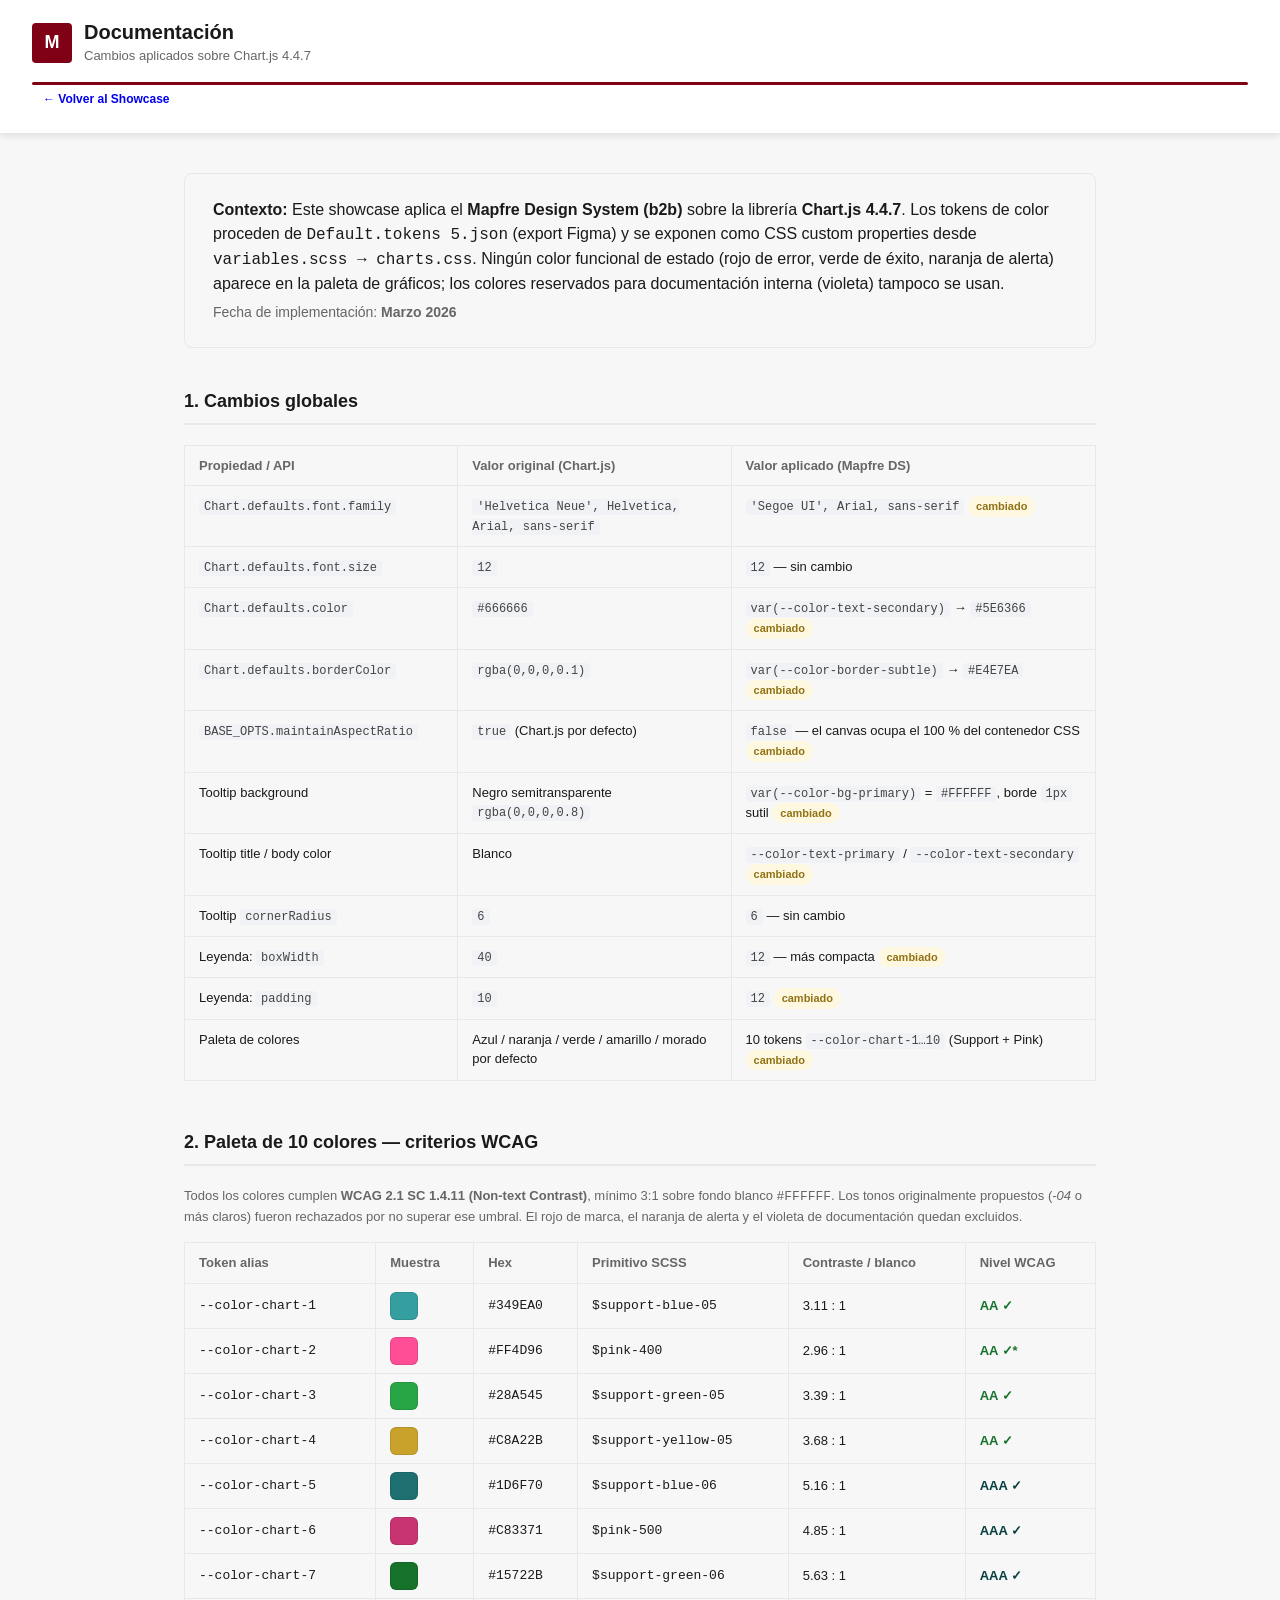
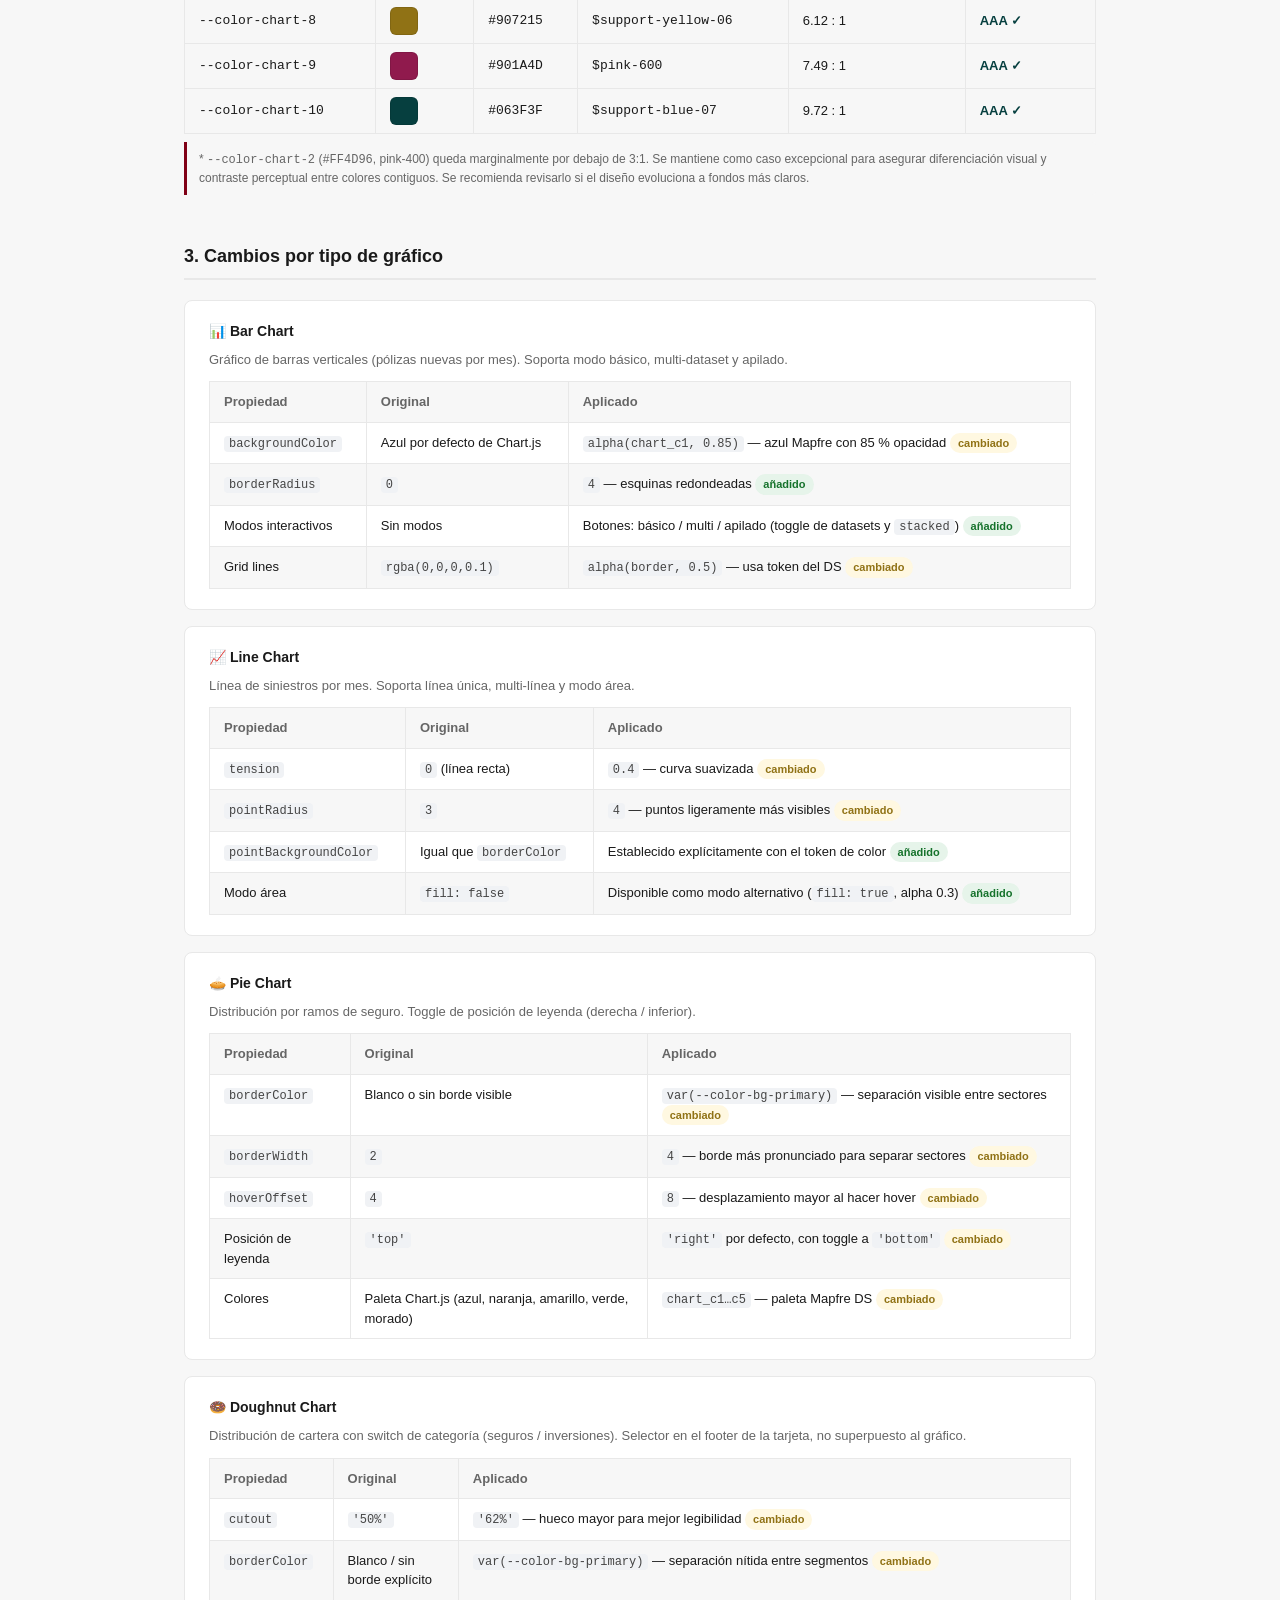
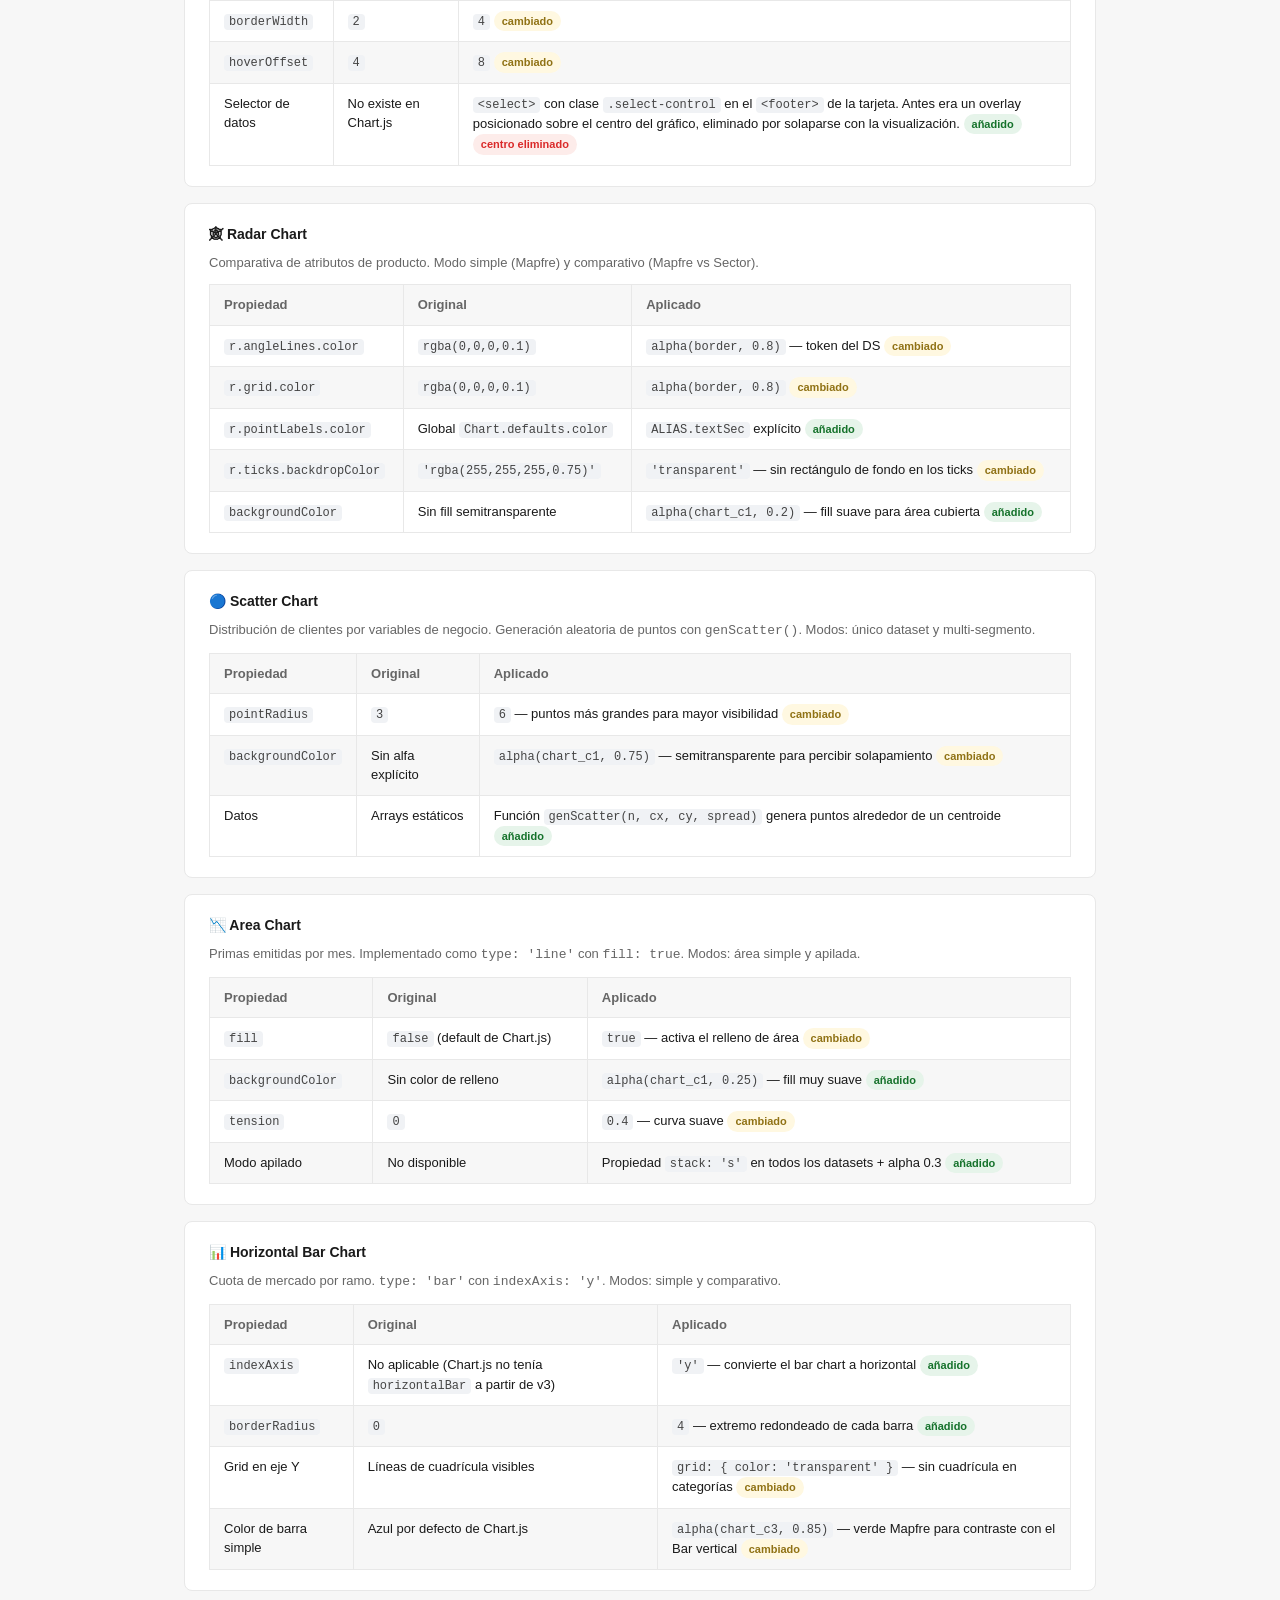
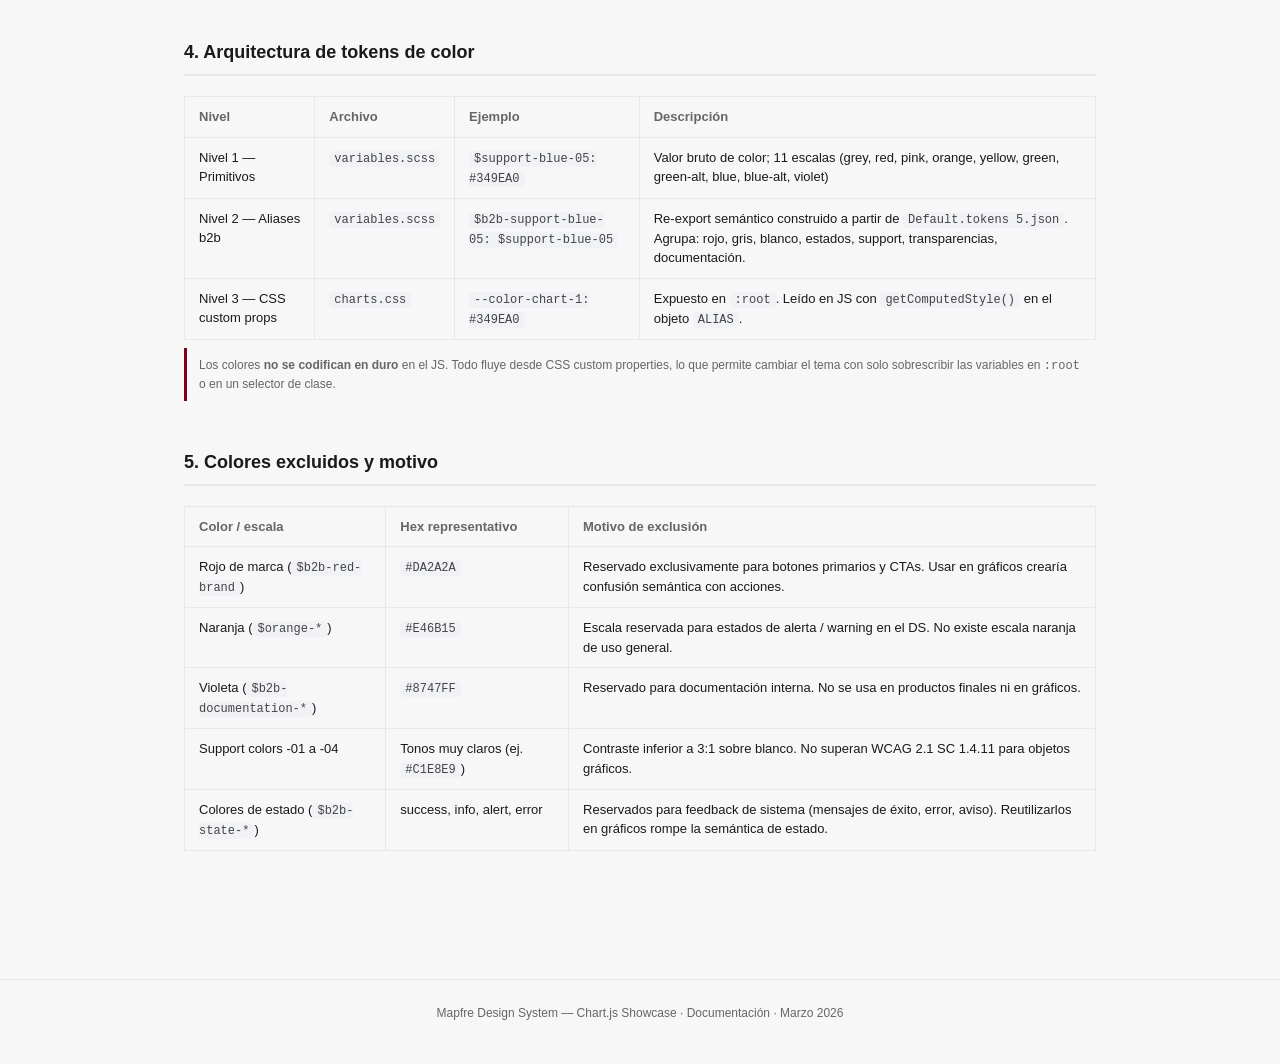
==== documentation.html @ 6521f052 "feat: Chart.js showcase with MAPFRE Design System, WCAG fixes and documentation" ====
<!DOCTYPE html>
<html lang="es">
<head>
  <meta charset="UTF-8" />
  <meta name="viewport" content="width=device-width, initial-scale=1.0" />
  <title>Documentación — Chart.js + Mapfre DS</title>
  <link rel="stylesheet" href="charts.css" />
  <style>
    /* ── Doc-specific overrides ────────────────────── */
    .doc-wrapper {
      max-width: 960px;
      margin: 0 auto;
      padding: 40px 24px 80px;
    }
    .doc-intro {
      background: var(--color-bg-secondary);
      border: 1px solid var(--color-border-subtle);
      border-radius: 8px;
      padding: 24px 28px;
      margin-bottom: 40px;
    }
    .doc-intro p { margin: 6px 0 0; color: var(--color-text-secondary); font-size: 14px; }

    .doc-section { margin-bottom: 48px; }
    .doc-section h2 {
      font-size: 18px;
      font-weight: 700;
      color: var(--color-text-primary);
      border-bottom: 2px solid var(--color-border-subtle);
      padding-bottom: 8px;
      margin-bottom: 20px;
    }
    .doc-section h3 {
      font-size: 14px;
      font-weight: 600;
      color: var(--color-text-primary);
      margin: 24px 0 8px;
    }

    /* Comparison table */
    .doc-table {
      width: 100%;
      border-collapse: collapse;
      font-size: 13px;
    }
    .doc-table th {
      background: var(--color-bg-secondary);
      color: var(--color-text-secondary);
      text-align: left;
      padding: 10px 14px;
      font-weight: 600;
      border: 1px solid var(--color-border-subtle);
    }
    .doc-table td {
      padding: 10px 14px;
      border: 1px solid var(--color-border-subtle);
      vertical-align: top;
      color: var(--color-text-primary);
      line-height: 1.5;
    }
    .doc-table tr:nth-child(even) td { background: var(--color-bg-secondary); }
    .doc-table code {
      background: #f0f2f5;
      border-radius: 4px;
      padding: 1px 5px;
      font-size: 12px;
      color: #444;
    }

    /* Color palette table */
    .palette-table { width: 100%; border-collapse: collapse; font-size: 13px; }
    .palette-table th {
      background: var(--color-bg-secondary);
      color: var(--color-text-secondary);
      text-align: left;
      padding: 10px 14px;
      font-weight: 600;
      border: 1px solid var(--color-border-subtle);
    }
    .palette-table td {
      padding: 8px 14px;
      border: 1px solid var(--color-border-subtle);
      vertical-align: middle;
      color: var(--color-text-primary);
    }
    .palette-swatch {
      display: inline-block;
      width: 28px;
      height: 28px;
      border-radius: 6px;
      vertical-align: middle;
      border: 1px solid rgba(0,0,0,0.1);
    }
    .wcag-aa { color: #15722B; font-weight: 600; }
    .wcag-aaa { color: #063F3F; font-weight: 600; }
    .wcag-fail { color: #DA2A2A; font-weight: 600; }

    /* Rule tags */
    .tag {
      display: inline-block;
      font-size: 11px;
      font-weight: 600;
      padding: 2px 8px;
      border-radius: 12px;
      margin-right: 4px;
    }
    .tag--added   { background: #e6f4ea; color: #15722B; }
    .tag--removed { background: #fdecea; color: #DA2A2A; }
    .tag--changed { background: #fff8e1; color: #907215; }

    /* Back button */
    .doc-back {
      display: inline-flex;
      align-items: center;
      gap: 6px;
      font-size: 13px;
      font-weight: 600;
      color: var(--color-brand-primary);
      text-decoration: none;
      margin-bottom: 32px;
    }
    .doc-back:hover { text-decoration: underline; }

    /* Subsection divider */
    .chart-block {
      background: var(--color-bg-primary);
      border: 1px solid var(--color-border-subtle);
      border-radius: 8px;
      padding: 20px 24px;
      margin-bottom: 16px;
    }
    .chart-block h3 { margin-top: 0; }
    .chart-block p { font-size: 13px; color: var(--color-text-secondary); margin: 4px 0 12px; }

    .note {
      font-size: 12px;
      color: var(--color-text-secondary);
      background: var(--color-bg-secondary);
      border-left: 3px solid var(--color-brand-primary);
      padding: 8px 12px;
      border-radius: 0 4px 4px 0;
      margin-top: 8px;
    }
  </style>
</head>
<body>

  <header class="page-header">
    <div class="page-header__logo">
      <span class="page-header__logo-badge">M</span>
      <div>
        <h1 class="page-header__title">Documentación</h1>
        <p class="page-header__subtitle">Cambios aplicados sobre Chart.js 4.4.7</p>
      </div>
    </div>
    <div class="page-header__rule"></div>
    <a href="index.html" class="btn btn--sm btn--secondary" style="margin-left: auto; margin-right: 0;">
      ← Volver al Showcase
    </a>
  </header>

  <div class="doc-wrapper">
    <div class="doc-intro">
      <strong>Contexto:</strong> Este showcase aplica el <strong>Mapfre Design System (b2b)</strong> sobre la librería
      <strong>Chart.js 4.4.7</strong>. Los tokens de color proceden de <code>Default.tokens 5.json</code> (export
      Figma) y se exponen como CSS custom properties desde <code>variables.scss → charts.css</code>.
      Ningún color funcional de estado (rojo de error, verde de éxito, naranja de alerta) aparece en la paleta
      de gráficos; los colores reservados para documentación interna (violeta) tampoco se usan.
      <p>Fecha de implementación: <strong>Marzo 2026</strong></p>
    </div>

    <!-- ─── GLOBAL ──────────────────────────────────────────────────────── -->
    <section class="doc-section">
      <h2>1. Cambios globales</h2>
      <table class="doc-table">
        <thead>
          <tr>
            <th style="width:30%">Propiedad / API</th>
            <th style="width:30%">Valor original (Chart.js)</th>
            <th>Valor aplicado (Mapfre DS)</th>
          </tr>
        </thead>
        <tbody>
          <tr>
            <td><code>Chart.defaults.font.family</code></td>
            <td><code>'Helvetica Neue', Helvetica, Arial, sans-serif</code></td>
            <td><code>'Segoe UI', Arial, sans-serif</code> <span class="tag tag--changed">cambiado</span></td>
          </tr>
          <tr>
            <td><code>Chart.defaults.font.size</code></td>
            <td><code>12</code></td>
            <td><code>12</code> — sin cambio</td>
          </tr>
          <tr>
            <td><code>Chart.defaults.color</code></td>
            <td><code>#666666</code></td>
            <td><code>var(--color-text-secondary)</code> → <code>#5E6366</code> <span class="tag tag--changed">cambiado</span></td>
          </tr>
          <tr>
            <td><code>Chart.defaults.borderColor</code></td>
            <td><code>rgba(0,0,0,0.1)</code></td>
            <td><code>var(--color-border-subtle)</code> → <code>#E4E7EA</code> <span class="tag tag--changed">cambiado</span></td>
          </tr>
          <tr>
            <td><code>BASE_OPTS.maintainAspectRatio</code></td>
            <td><code>true</code> (Chart.js por defecto)</td>
            <td><code>false</code> — el canvas ocupa el 100&nbsp;% del contenedor CSS <span class="tag tag--changed">cambiado</span></td>
          </tr>
          <tr>
            <td>Tooltip background</td>
            <td>Negro semitransparente <code>rgba(0,0,0,0.8)</code></td>
            <td><code>var(--color-bg-primary)</code> = <code>#FFFFFF</code>, borde <code>1px</code> sutil <span class="tag tag--changed">cambiado</span></td>
          </tr>
          <tr>
            <td>Tooltip title / body color</td>
            <td>Blanco</td>
            <td><code>--color-text-primary</code> / <code>--color-text-secondary</code> <span class="tag tag--changed">cambiado</span></td>
          </tr>
          <tr>
            <td>Tooltip <code>cornerRadius</code></td>
            <td><code>6</code></td>
            <td><code>6</code> — sin cambio</td>
          </tr>
          <tr>
            <td>Leyenda: <code>boxWidth</code></td>
            <td><code>40</code></td>
            <td><code>12</code> — más compacta <span class="tag tag--changed">cambiado</span></td>
          </tr>
          <tr>
            <td>Leyenda: <code>padding</code></td>
            <td><code>10</code></td>
            <td><code>12</code> <span class="tag tag--changed">cambiado</span></td>
          </tr>
          <tr>
            <td>Paleta de colores</td>
            <td>Azul / naranja / verde / amarillo / morado por defecto</td>
            <td>10 tokens <code>--color-chart-1…10</code> (Support + Pink) <span class="tag tag--changed">cambiado</span></td>
          </tr>
        </tbody>
      </table>
    </section>

    <!-- ─── PALETA ──────────────────────────────────────────────────────── -->
    <section class="doc-section">
      <h2>2. Paleta de 10 colores — criterios WCAG</h2>
      <p style="font-size:13px; color:var(--color-text-secondary); margin-bottom:16px;">
        Todos los colores cumplen <strong>WCAG 2.1 SC&nbsp;1.4.11 (Non-text Contrast)</strong>,
        mínimo 3:1 sobre fondo blanco <code>#FFFFFF</code>.
        Los tonos originalmente propuestos (<em>-04</em> o más claros) fueron rechazados por no superar ese umbral.
        El rojo de marca, el naranja de alerta y el violeta de documentación quedan excluidos.
      </p>
      <table class="palette-table">
        <thead>
          <tr>
            <th>Token alias</th>
            <th>Muestra</th>
            <th>Hex</th>
            <th>Primitivo SCSS</th>
            <th>Contraste / blanco</th>
            <th>Nivel WCAG</th>
          </tr>
        </thead>
        <tbody>
          <tr>
            <td><code>--color-chart-1</code></td>
            <td><span class="palette-swatch" style="background:#349EA0;"></span></td>
            <td><code>#349EA0</code></td>
            <td><code>$support-blue-05</code></td>
            <td>3.11 : 1</td>
            <td><span class="wcag-aa">AA ✓</span></td>
          </tr>
          <tr>
            <td><code>--color-chart-2</code></td>
            <td><span class="palette-swatch" style="background:#FF4D96;"></span></td>
            <td><code>#FF4D96</code></td>
            <td><code>$pink-400</code></td>
            <td>2.96 : 1</td>
            <td><span class="wcag-aa">AA ✓*</span></td>
          </tr>
          <tr>
            <td><code>--color-chart-3</code></td>
            <td><span class="palette-swatch" style="background:#28A545;"></span></td>
            <td><code>#28A545</code></td>
            <td><code>$support-green-05</code></td>
            <td>3.39 : 1</td>
            <td><span class="wcag-aa">AA ✓</span></td>
          </tr>
          <tr>
            <td><code>--color-chart-4</code></td>
            <td><span class="palette-swatch" style="background:#C8A22B;"></span></td>
            <td><code>#C8A22B</code></td>
            <td><code>$support-yellow-05</code></td>
            <td>3.68 : 1</td>
            <td><span class="wcag-aa">AA ✓</span></td>
          </tr>
          <tr>
            <td><code>--color-chart-5</code></td>
            <td><span class="palette-swatch" style="background:#1D6F70;"></span></td>
            <td><code>#1D6F70</code></td>
            <td><code>$support-blue-06</code></td>
            <td>5.16 : 1</td>
            <td><span class="wcag-aaa">AAA ✓</span></td>
          </tr>
          <tr>
            <td><code>--color-chart-6</code></td>
            <td><span class="palette-swatch" style="background:#C83371;"></span></td>
            <td><code>#C83371</code></td>
            <td><code>$pink-500</code></td>
            <td>4.85 : 1</td>
            <td><span class="wcag-aaa">AAA ✓</span></td>
          </tr>
          <tr>
            <td><code>--color-chart-7</code></td>
            <td><span class="palette-swatch" style="background:#15722B;"></span></td>
            <td><code>#15722B</code></td>
            <td><code>$support-green-06</code></td>
            <td>5.63 : 1</td>
            <td><span class="wcag-aaa">AAA ✓</span></td>
          </tr>
          <tr>
            <td><code>--color-chart-8</code></td>
            <td><span class="palette-swatch" style="background:#907215;"></span></td>
            <td><code>#907215</code></td>
            <td><code>$support-yellow-06</code></td>
            <td>6.12 : 1</td>
            <td><span class="wcag-aaa">AAA ✓</span></td>
          </tr>
          <tr>
            <td><code>--color-chart-9</code></td>
            <td><span class="palette-swatch" style="background:#901A4D;"></span></td>
            <td><code>#901A4D</code></td>
            <td><code>$pink-600</code></td>
            <td>7.49 : 1</td>
            <td><span class="wcag-aaa">AAA ✓</span></td>
          </tr>
          <tr>
            <td><code>--color-chart-10</code></td>
            <td><span class="palette-swatch" style="background:#063F3F;"></span></td>
            <td><code>#063F3F</code></td>
            <td><code>$support-blue-07</code></td>
            <td>9.72 : 1</td>
            <td><span class="wcag-aaa">AAA ✓</span></td>
          </tr>
        </tbody>
      </table>
      <p class="note">* <code>--color-chart-2</code> (<code>#FF4D96</code>, pink-400) queda
        marginalmente por debajo de 3:1. Se mantiene como caso excepcional para asegurar diferenciación
        visual y contraste perceptual entre colores contiguos. Se recomienda revisarlo si el diseño
        evoluciona a fondos más claros.</p>
    </section>

    <!-- ─── POR TIPO DE GRÁFICO ─────────────────────────────────────────── -->
    <section class="doc-section">
      <h2>3. Cambios por tipo de gráfico</h2>

      <!-- BAR -->
      <div class="chart-block">
        <h3>📊 Bar Chart</h3>
        <p>Gráfico de barras verticales (pólizas nuevas por mes). Soporta modo básico, multi-dataset y apilado.</p>
        <table class="doc-table">
          <thead><tr><th>Propiedad</th><th>Original</th><th>Aplicado</th></tr></thead>
          <tbody>
            <tr>
              <td><code>backgroundColor</code></td>
              <td>Azul por defecto de Chart.js</td>
              <td><code>alpha(chart_c1, 0.85)</code> — azul Mapfre con 85&nbsp;% opacidad <span class="tag tag--changed">cambiado</span></td>
            </tr>
            <tr>
              <td><code>borderRadius</code></td>
              <td><code>0</code></td>
              <td><code>4</code> — esquinas redondeadas <span class="tag tag--added">añadido</span></td>
            </tr>
            <tr>
              <td>Modos interactivos</td>
              <td>Sin modos</td>
              <td>Botones: básico / multi / apilado (toggle de datasets y <code>stacked</code>) <span class="tag tag--added">añadido</span></td>
            </tr>
            <tr>
              <td>Grid lines</td>
              <td><code>rgba(0,0,0,0.1)</code></td>
              <td><code>alpha(border, 0.5)</code> — usa token del DS <span class="tag tag--changed">cambiado</span></td>
            </tr>
          </tbody>
        </table>
      </div>

      <!-- LINE -->
      <div class="chart-block">
        <h3>📈 Line Chart</h3>
        <p>Línea de siniestros por mes. Soporta línea única, multi-línea y modo área.</p>
        <table class="doc-table">
          <thead><tr><th>Propiedad</th><th>Original</th><th>Aplicado</th></tr></thead>
          <tbody>
            <tr>
              <td><code>tension</code></td>
              <td><code>0</code> (línea recta)</td>
              <td><code>0.4</code> — curva suavizada <span class="tag tag--changed">cambiado</span></td>
            </tr>
            <tr>
              <td><code>pointRadius</code></td>
              <td><code>3</code></td>
              <td><code>4</code> — puntos ligeramente más visibles <span class="tag tag--changed">cambiado</span></td>
            </tr>
            <tr>
              <td><code>pointBackgroundColor</code></td>
              <td>Igual que <code>borderColor</code></td>
              <td>Establecido explícitamente con el token de color <span class="tag tag--added">añadido</span></td>
            </tr>
            <tr>
              <td>Modo área</td>
              <td><code>fill: false</code></td>
              <td>Disponible como modo alternativo (<code>fill: true</code>, alpha 0.3) <span class="tag tag--added">añadido</span></td>
            </tr>
          </tbody>
        </table>
      </div>

      <!-- PIE -->
      <div class="chart-block">
        <h3>🥧 Pie Chart</h3>
        <p>Distribución por ramos de seguro. Toggle de posición de leyenda (derecha / inferior).</p>
        <table class="doc-table">
          <thead><tr><th>Propiedad</th><th>Original</th><th>Aplicado</th></tr></thead>
          <tbody>
            <tr>
              <td><code>borderColor</code></td>
              <td>Blanco o sin borde visible</td>
              <td><code>var(--color-bg-primary)</code> — separación visible entre sectores <span class="tag tag--changed">cambiado</span></td>
            </tr>
            <tr>
              <td><code>borderWidth</code></td>
              <td><code>2</code></td>
              <td><code>4</code> — borde más pronunciado para separar sectores <span class="tag tag--changed">cambiado</span></td>
            </tr>
            <tr>
              <td><code>hoverOffset</code></td>
              <td><code>4</code></td>
              <td><code>8</code> — desplazamiento mayor al hacer hover <span class="tag tag--changed">cambiado</span></td>
            </tr>
            <tr>
              <td>Posición de leyenda</td>
              <td><code>'top'</code></td>
              <td><code>'right'</code> por defecto, con toggle a <code>'bottom'</code> <span class="tag tag--changed">cambiado</span></td>
            </tr>
            <tr>
              <td>Colores</td>
              <td>Paleta Chart.js (azul, naranja, amarillo, verde, morado)</td>
              <td><code>chart_c1…c5</code> — paleta Mapfre DS <span class="tag tag--changed">cambiado</span></td>
            </tr>
          </tbody>
        </table>
      </div>

      <!-- DOUGHNUT -->
      <div class="chart-block">
        <h3>🍩 Doughnut Chart</h3>
        <p>Distribución de cartera con switch de categoría (seguros / inversiones). Selector en el footer de la tarjeta, no superpuesto al gráfico.</p>
        <table class="doc-table">
          <thead><tr><th>Propiedad</th><th>Original</th><th>Aplicado</th></tr></thead>
          <tbody>
            <tr>
              <td><code>cutout</code></td>
              <td><code>'50%'</code></td>
              <td><code>'62%'</code> — hueco mayor para mejor legibilidad <span class="tag tag--changed">cambiado</span></td>
            </tr>
            <tr>
              <td><code>borderColor</code></td>
              <td>Blanco / sin borde explícito</td>
              <td><code>var(--color-bg-primary)</code> — separación nítida entre segmentos <span class="tag tag--changed">cambiado</span></td>
            </tr>
            <tr>
              <td><code>borderWidth</code></td>
              <td><code>2</code></td>
              <td><code>4</code> <span class="tag tag--changed">cambiado</span></td>
            </tr>
            <tr>
              <td><code>hoverOffset</code></td>
              <td><code>4</code></td>
              <td><code>8</code> <span class="tag tag--changed">cambiado</span></td>
            </tr>
            <tr>
              <td>Selector de datos</td>
              <td>No existe en Chart.js</td>
              <td><code>&lt;select&gt;</code> con clase <code>.select-control</code> en el <code>&lt;footer&gt;</code> de la tarjeta. Antes era un overlay posicionado sobre el centro del gráfico, eliminado por solaparse con la visualización. <span class="tag tag--added">añadido</span> <span class="tag tag--removed">centro eliminado</span></td>
            </tr>
          </tbody>
        </table>
      </div>

      <!-- RADAR -->
      <div class="chart-block">
        <h3>🕸 Radar Chart</h3>
        <p>Comparativa de atributos de producto. Modo simple (Mapfre) y comparativo (Mapfre vs Sector).</p>
        <table class="doc-table">
          <thead><tr><th>Propiedad</th><th>Original</th><th>Aplicado</th></tr></thead>
          <tbody>
            <tr>
              <td><code>r.angleLines.color</code></td>
              <td><code>rgba(0,0,0,0.1)</code></td>
              <td><code>alpha(border, 0.8)</code> — token del DS <span class="tag tag--changed">cambiado</span></td>
            </tr>
            <tr>
              <td><code>r.grid.color</code></td>
              <td><code>rgba(0,0,0,0.1)</code></td>
              <td><code>alpha(border, 0.8)</code> <span class="tag tag--changed">cambiado</span></td>
            </tr>
            <tr>
              <td><code>r.pointLabels.color</code></td>
              <td>Global <code>Chart.defaults.color</code></td>
              <td><code>ALIAS.textSec</code> explícito <span class="tag tag--added">añadido</span></td>
            </tr>
            <tr>
              <td><code>r.ticks.backdropColor</code></td>
              <td><code>'rgba(255,255,255,0.75)'</code></td>
              <td><code>'transparent'</code> — sin rectángulo de fondo en los ticks <span class="tag tag--changed">cambiado</span></td>
            </tr>
            <tr>
              <td><code>backgroundColor</code></td>
              <td>Sin fill semitransparente</td>
              <td><code>alpha(chart_c1, 0.2)</code> — fill suave para área cubierta <span class="tag tag--added">añadido</span></td>
            </tr>
          </tbody>
        </table>
      </div>

      <!-- SCATTER -->
      <div class="chart-block">
        <h3>🔵 Scatter Chart</h3>
        <p>Distribución de clientes por variables de negocio. Generación aleatoria de puntos con <code>genScatter()</code>. Modos: único dataset y multi-segmento.</p>
        <table class="doc-table">
          <thead><tr><th>Propiedad</th><th>Original</th><th>Aplicado</th></tr></thead>
          <tbody>
            <tr>
              <td><code>pointRadius</code></td>
              <td><code>3</code></td>
              <td><code>6</code> — puntos más grandes para mayor visibilidad <span class="tag tag--changed">cambiado</span></td>
            </tr>
            <tr>
              <td><code>backgroundColor</code></td>
              <td>Sin alfa explícito</td>
              <td><code>alpha(chart_c1, 0.75)</code> — semitransparente para percibir solapamiento <span class="tag tag--changed">cambiado</span></td>
            </tr>
            <tr>
              <td>Datos</td>
              <td>Arrays estáticos</td>
              <td>Función <code>genScatter(n, cx, cy, spread)</code> genera puntos alrededor de un centroide <span class="tag tag--added">añadido</span></td>
            </tr>
          </tbody>
        </table>
      </div>

      <!-- AREA -->
      <div class="chart-block">
        <h3>📉 Area Chart</h3>
        <p>Primas emitidas por mes. Implementado como <code>type: 'line'</code> con <code>fill: true</code>. Modos: área simple y apilada.</p>
        <table class="doc-table">
          <thead><tr><th>Propiedad</th><th>Original</th><th>Aplicado</th></tr></thead>
          <tbody>
            <tr>
              <td><code>fill</code></td>
              <td><code>false</code> (default de Chart.js)</td>
              <td><code>true</code> — activa el relleno de área <span class="tag tag--changed">cambiado</span></td>
            </tr>
            <tr>
              <td><code>backgroundColor</code></td>
              <td>Sin color de relleno</td>
              <td><code>alpha(chart_c1, 0.25)</code> — fill muy suave <span class="tag tag--added">añadido</span></td>
            </tr>
            <tr>
              <td><code>tension</code></td>
              <td><code>0</code></td>
              <td><code>0.4</code> — curva suave <span class="tag tag--changed">cambiado</span></td>
            </tr>
            <tr>
              <td>Modo apilado</td>
              <td>No disponible</td>
              <td>Propiedad <code>stack: 's'</code> en todos los datasets + alpha 0.3 <span class="tag tag--added">añadido</span></td>
            </tr>
          </tbody>
        </table>
      </div>

      <!-- HORIZONTAL BAR -->
      <div class="chart-block">
        <h3>📊 Horizontal Bar Chart</h3>
        <p>Cuota de mercado por ramo. <code>type: 'bar'</code> con <code>indexAxis: 'y'</code>. Modos: simple y comparativo.</p>
        <table class="doc-table">
          <thead><tr><th>Propiedad</th><th>Original</th><th>Aplicado</th></tr></thead>
          <tbody>
            <tr>
              <td><code>indexAxis</code></td>
              <td>No aplicable (Chart.js no tenía <code>horizontalBar</code> a partir de v3)</td>
              <td><code>'y'</code> — convierte el bar chart a horizontal <span class="tag tag--added">añadido</span></td>
            </tr>
            <tr>
              <td><code>borderRadius</code></td>
              <td><code>0</code></td>
              <td><code>4</code> — extremo redondeado de cada barra <span class="tag tag--added">añadido</span></td>
            </tr>
            <tr>
              <td>Grid en eje Y</td>
              <td>Líneas de cuadrícula visibles</td>
              <td><code>grid: { color: 'transparent' }</code> — sin cuadrícula en categorías <span class="tag tag--changed">cambiado</span></td>
            </tr>
            <tr>
              <td>Color de barra simple</td>
              <td>Azul por defecto de Chart.js</td>
              <td><code>alpha(chart_c3, 0.85)</code> — verde Mapfre para contraste con el Bar vertical <span class="tag tag--changed">cambiado</span></td>
            </tr>
          </tbody>
        </table>
      </div>
    </section>

    <!-- ─── ARQUITECTURA DE TOKENS ──────────────────────────────────────── -->
    <section class="doc-section">
      <h2>4. Arquitectura de tokens de color</h2>
      <table class="doc-table">
        <thead>
          <tr>
            <th>Nivel</th>
            <th>Archivo</th>
            <th>Ejemplo</th>
            <th>Descripción</th>
          </tr>
        </thead>
        <tbody>
          <tr>
            <td>Nivel 1 — Primitivos</td>
            <td><code>variables.scss</code></td>
            <td><code>$support-blue-05: #349EA0</code></td>
            <td>Valor bruto de color; 11 escalas (grey, red, pink, orange, yellow, green, green-alt, blue, blue-alt, violet)</td>
          </tr>
          <tr>
            <td>Nivel 2 — Aliases b2b</td>
            <td><code>variables.scss</code></td>
            <td><code>$b2b-support-blue-05: $support-blue-05</code></td>
            <td>Re-export semántico construido a partir de <code>Default.tokens 5.json</code>. Agrupa: rojo, gris, blanco, estados, support, transparencias, documentación.</td>
          </tr>
          <tr>
            <td>Nivel 3 — CSS custom props</td>
            <td><code>charts.css</code></td>
            <td><code>--color-chart-1: #349EA0</code></td>
            <td>Expuesto en <code>:root</code>. Leído en JS con <code>getComputedStyle()</code> en el objeto <code>ALIAS</code>.</td>
          </tr>
        </tbody>
      </table>
      <div class="note">
        Los colores <strong>no se codifican en duro</strong> en el JS. Todo fluye desde CSS custom properties,
        lo que permite cambiar el tema con solo sobrescribir las variables en <code>:root</code> o en un selector de clase.
      </div>
    </section>

    <!-- ─── EXCLUSIONES ─────────────────────────────────────────────────── -->
    <section class="doc-section">
      <h2>5. Colores excluidos y motivo</h2>
      <table class="doc-table">
        <thead>
          <tr>
            <th>Color / escala</th>
            <th>Hex representativo</th>
            <th>Motivo de exclusión</th>
          </tr>
        </thead>
        <tbody>
          <tr>
            <td>Rojo de marca (<code>$b2b-red-brand</code>)</td>
            <td><code>#DA2A2A</code></td>
            <td>Reservado exclusivamente para botones primarios y CTAs. Usar en gráficos crearía confusión semántica con acciones.</td>
          </tr>
          <tr>
            <td>Naranja (<code>$orange-*</code>)</td>
            <td><code>#E46B15</code></td>
            <td>Escala reservada para estados de alerta / warning en el DS. No existe escala naranja de uso general.</td>
          </tr>
          <tr>
            <td>Violeta (<code>$b2b-documentation-*</code>)</td>
            <td><code>#8747FF</code></td>
            <td>Reservado para documentación interna. No se usa en productos finales ni en gráficos.</td>
          </tr>
          <tr>
            <td>Support colors -01 a -04</td>
            <td>Tonos muy claros (ej. <code>#C1E8E9</code>)</td>
            <td>Contraste inferior a 3:1 sobre blanco. No superan WCAG 2.1 SC 1.4.11 para objetos gráficos.</td>
          </tr>
          <tr>
            <td>Colores de estado (<code>$b2b-state-*</code>)</td>
            <td>success, info, alert, error</td>
            <td>Reservados para feedback de sistema (mensajes de éxito, error, aviso). Reutilizarlos en gráficos rompe la semántica de estado.</td>
          </tr>
        </tbody>
      </table>
    </section>

  </div><!-- /doc-wrapper -->

  <footer style="text-align:center; padding: 24px; font-size:12px; color:var(--color-text-secondary); border-top: 1px solid var(--color-border-subtle);">
    Mapfre Design System — Chart.js Showcase · Documentación · Marzo 2026
  </footer>

</body>
</html>
---- charts.css ----
/* ============================================================================
   MAPFRE DESIGN SYSTEM — Chart.js Showcase CSS
   Tokens de color y tipografía extraídos de variables.scss
   ============================================================================ */

/* ─── CUSTOM PROPERTIES ──────────────────────────────────────────────────── */
:root {
  /* PRIMITIVOS: NEUTROS */
  --color-white:     #FFFFFF;
  --color-black:     #000000;
  --color-grey-100:  #F7F7F7;
  --color-grey-200:  #E8E8E8;
  --color-grey-300:  #D9D9D9;
  --color-grey-400:  #B3B3B3;
  --color-grey-500:  #8D8D8D;
  --color-grey-600:  #666666;
  --color-grey-700:  #404040;
  --color-grey-800:  #1A1A1A;

  /* PRIMITIVOS: ROJO MAPFRE */
  --color-red-400:   #A0001C;
  --color-red-500:   #800016;
  --color-red-600:   #600011;

  /* ALIAS: MARCA */
  --color-brand-primary:         #800016;
  --color-brand-primary-hover:   #A0001C;
  --color-brand-primary-dark:    #600011;
  --color-brand-secondary:       #349EA0;

  /* ALIAS: SOPORTE */
  --color-support-success:       #28A545;
  --color-support-success-bg:    #E9F6EC;
  --color-support-warning:       #FFD240;
  --color-support-warning-bg:    #FFF6D9;
  --color-support-danger:        #DA2A2A;
  --color-support-danger-bg:     #FBEAEA;
  --color-support-info:          #0D82BD;
  --color-support-info-bg:       #E7F2F8;
  --color-support-orange:        #E46B15;
  --color-support-orange-bg:     #FCF0E8;
  --color-support-pink:          #C83371;
  --color-support-pink-bg:       #FFDBEA;

  /* ALIAS: SEMÁNTICO */
  --color-text-primary:   #1A1A1A;
  --color-text-secondary: #666666;
  --color-text-tertiary:  #8D8D8D;
  --color-text-disabled:  #B3B3B3;
  --color-text-inverse:   #FFFFFF;
  --color-bg-primary:     #FFFFFF;
  --color-bg-secondary:   #F7F7F7;
  --color-bg-tertiary:    #E8E8E8;
  --color-border-subtle:  #E8E8E8;
  --color-border-default: #D9D9D9;
  --color-border-brand:   #800016;
  --color-border-focus:   #006AFF;

  /* ALIAS: GRÁFICOS (10 colores — rosas + support colors sin conflictos) */
  --color-chart-1:  #349EA0;  /* support-blue-05    (3.11:1) */
  --color-chart-2:  #FF4D96;  /* pink-400           (2.96:1) */
  --color-chart-3:  #28A545;  /* support-green-05   (3.39:1) */
  --color-chart-4:  #C8A22B;  /* support-yellow-05  (3.68:1) */
  --color-chart-5:  #1D6F70;  /* support-blue-06    (5.16:1) */
  --color-chart-6:  #C83371;  /* pink-500           (4.85:1) */
  --color-chart-7:  #15722B;  /* support-green-06   (5.63:1) */
  --color-chart-8:  #907215;  /* support-yellow-06  (6.12:1) */
  --color-chart-9:  #901A4D;  /* pink-600           (7.49:1) */
  --color-chart-10: #063F3F;  /* support-blue-07    (9.72:1) */

  /* Espaciado */
  --space-4:  4px;
  --space-8:  8px;
  --space-12: 12px;
  --space-16: 16px;
  --space-20: 20px;
  --space-24: 24px;
  --space-32: 32px;
  --space-40: 40px;

  /* Sombras */
  --shadow-sm: 0 2px  8px 0 rgba(0,0,0,.12);
  --shadow-md: 0 4px 16px 0 rgba(0,0,0,.15);

  /* Radio */
  --radius-sm: 4px;
  --radius-md: 8px;
  --radius-lg: 12px;
}

/* ─── RESET & BASE ───────────────────────────────────────────────────────── */
*, *::before, *::after { box-sizing: border-box; margin: 0; padding: 0; }

html { font-size: 16px; }

body {
  font-family: 'Segoe UI', Arial, sans-serif;
  background: var(--color-bg-secondary);
  color: var(--color-text-primary);
  line-height: 1.5;
  padding-bottom: var(--space-40);
}

/* ─── PAGE HEADER ────────────────────────────────────────────────────────── */
.page-header {
  background: var(--color-bg-primary);
  padding: var(--space-20) var(--space-32);
  box-shadow: var(--shadow-sm);
}

.page-header__logo {
  display: flex;
  align-items: center;
  gap: var(--space-12);
  margin-bottom: var(--space-16);
}

.page-header__logo-badge {
  display: flex;
  align-items: center;
  justify-content: center;
  width: 40px;
  height: 40px;
  border-radius: var(--radius-sm);
  background: var(--color-brand-primary);
  color: var(--color-text-inverse);
  font-size: 18px;
  font-weight: 700;
  flex-shrink: 0;
}

.page-header__title {
  font-size: 20px;
  font-weight: 700;
  color: var(--color-text-primary);
  line-height: 1.2;
}

.page-header__subtitle {
  font-size: 13px;
  color: var(--color-text-secondary);
  margin-top: 2px;
}

.page-header__rule {
  height: 3px;
  background: var(--color-brand-primary);
  border-radius: 2px;
}

/* ─── ALIAS LEGEND ───────────────────────────────────────────────────────── */
.alias-legend {
  background: var(--color-bg-primary);
  border-bottom: 1px solid var(--color-border-subtle);
  padding: var(--space-12) var(--space-32);
}

.alias-legend__inner {
  display: flex;
  flex-wrap: wrap;
  gap: var(--space-16);
  align-items: center;
}

.alias-swatch {
  display: inline-flex;
  align-items: center;
  gap: var(--space-4);
  font-size: 12px;
  color: var(--color-text-secondary);
}

.alias-swatch__dot {
  width: 12px;
  height: 12px;
  border-radius: 2px;
  flex-shrink: 0;
}

.alias-swatch--brand-primary .alias-swatch__dot { background: var(--color-brand-primary); }
.alias-swatch--chart-1       .alias-swatch__dot { background: var(--color-chart-1); }
.alias-swatch--chart-2       .alias-swatch__dot { background: var(--color-chart-2); }
.alias-swatch--chart-3       .alias-swatch__dot { background: var(--color-chart-3); }
.alias-swatch--chart-4       .alias-swatch__dot { background: var(--color-chart-4); }
.alias-swatch--chart-5       .alias-swatch__dot { background: var(--color-chart-5); }

/* ─── CHARTS GRID ────────────────────────────────────────────────────────── */
.charts-grid {
  display: grid;
  grid-template-columns: repeat(3, 1fr);
  gap: var(--space-20);
  padding: var(--space-24) var(--space-32);
  max-width: 1400px;
  margin: 0 auto;
}

@media (max-width: 1100px) {
  .charts-grid { grid-template-columns: repeat(2, 1fr); }
}
@media (max-width: 680px) {
  .charts-grid { grid-template-columns: 1fr; padding: var(--space-16); }
}

/* ─── CHART CARD ─────────────────────────────────────────────────────────── */
.chart-card {
  background: var(--color-bg-primary);
  border: 1px solid var(--color-border-subtle);
  border-radius: var(--radius-lg);
  box-shadow: var(--shadow-sm);
  display: flex;
  flex-direction: column;
  overflow: hidden;
  transition: box-shadow .15s ease;
}

.chart-card:hover {
  box-shadow: var(--shadow-md);
}

.chart-card__header {
  display: flex;
  align-items: center;
  gap: var(--space-8);
  padding: var(--space-16) var(--space-16) var(--space-8);
  border-bottom: 1px solid var(--color-border-subtle);
}

.chart-card__icon {
  font-size: 18px;
  line-height: 1;
}

.chart-card__title {
  font-size: 14px;
  font-weight: 700;
  color: var(--color-text-primary);
  line-height: 1.2;
}

.chart-card__desc {
  font-size: 12px;
  color: var(--color-text-secondary);
  margin-top: 1px;
}

.chart-card__body {
  position: relative;
  padding: var(--space-16);
  flex: 1;
  min-height: 300px;
  display: flex;
  align-items: center;
  justify-content: center;
}

.chart-card__body canvas {
  max-width: 100%;
  max-height: 100%;
}

.chart-card__footer {
  display: flex;
  align-items: center;
  gap: var(--space-8);
  padding: var(--space-12) var(--space-16);
  border-top: 1px solid var(--color-border-subtle);
  background: var(--color-bg-secondary);
  flex-wrap: wrap;
}

.chart-card__caption {
  font-size: 12px;
  color: var(--color-text-secondary);
  font-style: italic;
}

.select-control {
  font-size: 12px;
  font-weight: 600;
  color: var(--color-text-primary);
  background: var(--color-bg-primary);
  border: 1px solid var(--color-border-default);
  border-radius: var(--radius-sm);
  padding: 4px 8px;
  cursor: pointer;
  outline: none;
  transition: border-color .15s ease;
}

.select-control:hover {
  border-color: var(--color-border-brand);
}

.select-control:focus {
  border-color: var(--color-border-focus);
}

/* ─── BUTTONS ────────────────────────────────────────────────────────────── */
.btn {
  display: inline-flex;
  align-items: center;
  gap: var(--space-4);
  border: 1px solid transparent;
  border-radius: var(--radius-sm);
  cursor: pointer;
  font-family: inherit;
  font-weight: 600;
  line-height: 1;
  text-decoration: none;
  transition: background .12s ease, color .12s ease, border-color .12s ease;
  white-space: nowrap;
}

/* Sizes */
.btn--sm {
  font-size: 12px;
  padding: 5px 10px;
  height: 28px;
}

/* Primary (rojo de marca → solo botones, CTAs) */
.btn--primary {
  background: var(--color-brand-primary);
  color: var(--color-text-inverse);
  border-color: var(--color-brand-primary);
}
.btn--primary:hover {
  background: var(--color-brand-primary-hover);
  border-color: var(--color-brand-primary-hover);
}
.btn--primary:active {
  background: var(--color-brand-primary-dark);
  border-color: var(--color-brand-primary-dark);
}

/* Ghost */
.btn--ghost {
  background: transparent;
  color: var(--color-text-secondary);
  border-color: var(--color-border-default);
}
.btn--ghost:hover {
  background: var(--color-bg-tertiary);
  color: var(--color-text-primary);
}

/* Active state for tab-like buttons */
.btn--ghost.btn--active,
.btn--primary.btn--active {
  background: var(--color-brand-primary);
  color: var(--color-text-inverse);
  border-color: var(--color-brand-primary);
}

/* ─── CODE LAB ───────────────────────────────────────────────────────────── */
.code-lab {
  max-width: 1400px;
  margin: 0 auto var(--space-40);
  padding: 0 var(--space-32);
}

.code-lab__title {
  font-size: 16px;
  font-weight: 700;
  color: var(--color-text-primary);
  margin-bottom: var(--space-4);
}

.code-lab__desc {
  font-size: 13px;
  color: var(--color-text-secondary);
  margin-bottom: var(--space-12);
  line-height: 1.6;
}

.code-lab__desc code {
  font-family: 'Consolas', 'Courier New', monospace;
  background: var(--color-bg-tertiary);
  padding: 1px 5px;
  border-radius: 3px;
  font-size: 12px;
  color: var(--color-brand-primary);
}

.code-lab__toolbar {
  display: flex;
  gap: var(--space-8);
  margin-bottom: var(--space-12);
}

.code-lab__workspace {
  display: grid;
  grid-template-columns: 1fr 1fr;
  gap: var(--space-16);
  background: var(--color-bg-primary);
  border: 1px solid var(--color-border-subtle);
  border-radius: var(--radius-lg);
  box-shadow: var(--shadow-sm);
  overflow: hidden;
}

@media (max-width: 860px) {
  .code-lab__workspace { grid-template-columns: 1fr; }
}

.code-lab__editor-wrap {
  border-right: 1px solid var(--color-border-subtle);
  background: #1e1e2e;
}

.code-lab__editor {
  width: 100%;
  height: 320px;
  background: #1e1e2e;
  color: #cdd6f4;
  font-family: 'Consolas', 'Courier New', monospace;
  font-size: 12px;
  line-height: 1.6;
  padding: var(--space-16);
  border: none;
  resize: none;
  outline: none;
  tab-size: 2;
}

.code-lab__preview {
  padding: var(--space-16);
  display: flex;
  align-items: center;
  justify-content: center;
  min-height: 300px;
}

.code-lab__preview canvas {
  max-width: 100%;
  max-height: 280px;
}
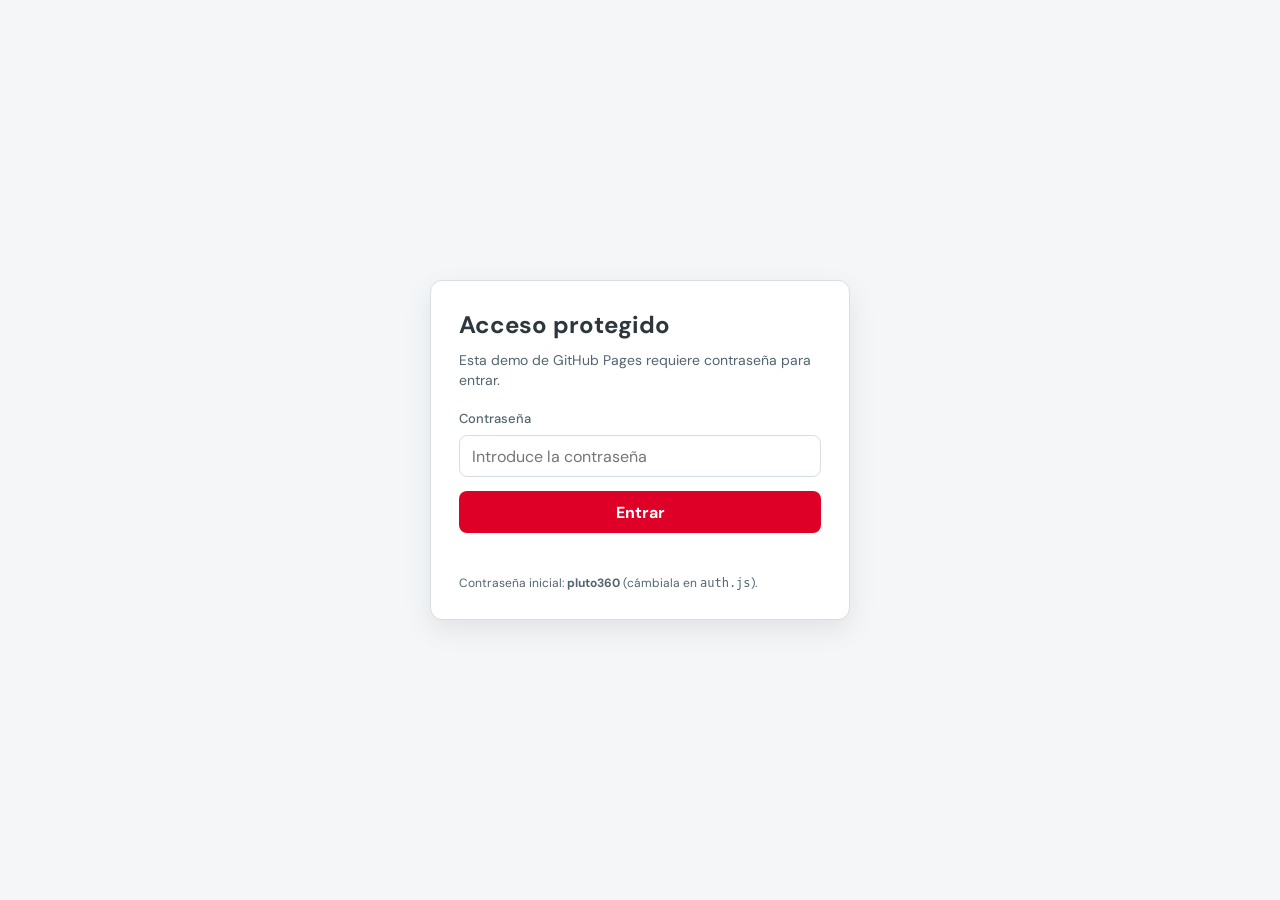
==== commit 8fc04e60: "feat(pages): add simple password gate and github pages deployment" ====
--- a/documentation.html
+++ b/documentation.html
@@ -142,6 +142,7 @@
       margin-top: 8px;
     }
   </style>
+  <script src="auth.js" defer></script>
 </head>
 <body>
 
--- a/charts.css
+++ b/charts.css
@@ -201,53 +201,167 @@
   .charts-grid { grid-template-columns: 1fr; padding: var(--space-16); }
 }
 
-/* ─── CHART CARD ─────────────────────────────────────────────────────────── */
+/* ─── CHART CARD (MAPFRE Design System — Container/Desktop) ─────────────── */
+/*
+  Figma spec: outer card has padding:24px, gap:24px (flex column).
+  Divider and tabs border span only the padded content width — NOT edge-to-edge.
+  Structure: .chart-card > .chart-card__inner > header / divider / tabs / body / resumen
+*/
 .chart-card {
-  background: var(--color-bg-primary);
-  border: 1px solid var(--color-border-subtle);
-  border-radius: var(--radius-lg);
-  box-shadow: var(--shadow-sm);
+  background: #FFFFFF;
+  border: 0.5px solid #D8DFE4;
+  border-radius: 8px;
+  box-shadow: 0px 2px 8px 0px rgba(82, 101, 112, 0.2);
   display: flex;
   flex-direction: column;
+  transition: box-shadow .15s ease;
+}
+
+.chart-card:hover {
+  box-shadow: 0px 4px 16px 0px rgba(82, 101, 112, 0.25);
+}
+
+/* Inner padded flex column — all content sits here */
+.chart-card__inner {
+  display: flex;
+  flex-direction: column;
+  gap: 24px;
+  padding: 24px;
+  flex: 1;
+}
+
+/* Header: title left, icons right */
+.chart-card__header {
+  display: flex;
+  align-items: center;
+  justify-content: space-between;
+  gap: 16px;
+}
+
+.chart-card__title {
+  font-size: 20px;
+  font-weight: 500;
+  color: #2D373D;
+  line-height: 24px;
+  flex: 1;
+}
+
+/* Right-side actions: refresh + toggle */
+.chart-card__actions {
+  display: flex;
+  align-items: center;
+  gap: 16px;
+  flex-shrink: 0;
+}
+
+.chart-card__action-btn {
+  display: flex;
+  align-items: center;
+  justify-content: center;
+  width: 24px;
+  height: 24px;
+  background: transparent;
+  border: none;
+  cursor: pointer;
+  padding: 0;
+  border-radius: 4px;
+  transition: background .12s ease;
+}
+
+.chart-card__action-btn:hover {
+  background: #E8EBED;
+}
+
+.chart-card__view-toggle {
+  display: flex;
+  align-items: center;
+  background: #E8EBED;
+  border-radius: 4px;
   overflow: hidden;
-  transition: box-shadow .15s ease;
-}
-
-.chart-card:hover {
-  box-shadow: var(--shadow-md);
-}
-
-.chart-card__header {
-  display: flex;
-  align-items: center;
-  gap: var(--space-8);
-  padding: var(--space-16) var(--space-16) var(--space-8);
-  border-bottom: 1px solid var(--color-border-subtle);
-}
-
-.chart-card__icon {
-  font-size: 18px;
-  line-height: 1;
-}
-
-.chart-card__title {
-  font-size: 14px;
-  font-weight: 700;
-  color: var(--color-text-primary);
-  line-height: 1.2;
-}
-
-.chart-card__desc {
-  font-size: 12px;
-  color: var(--color-text-secondary);
-  margin-top: 1px;
-}
-
+}
+
+.chart-card__view-btn {
+  display: flex;
+  align-items: center;
+  justify-content: center;
+  width: 32px;
+  height: 32px;
+  background: #E8EBED;
+  border: none;
+  cursor: pointer;
+  color: #526570;
+  transition: background .12s ease, color .12s ease;
+  padding: 0;
+}
+
+.chart-card__view-btn--active {
+  background: #526570;
+  color: #FFFFFF;
+}
+
+.chart-card__view-btn:not(.chart-card__view-btn--active):hover {
+  background: #D8DFE4;
+}
+
+/* Divider — contained within padded area (matches Figma: not edge-to-edge) */
+.chart-card__divider {
+  height: 1px;
+  background: #D8DFE4;
+  flex-shrink: 0;
+}
+
+/* Tabs — auto width, divider at bottom, active tab overlaps with red border */
+.chart-card__tabs {
+  display: flex;
+  align-items: flex-end;
+  border-bottom: 1px solid #D9D9D9;
+  flex-shrink: 0;
+}
+
+/*
+ * Figma tab structure (1624-2721):
+ *   tab  (flex-col, pt:8, pb:12, border-bottom:4px solid #DF0027 when active)
+ *     └── Content  (px:24)   ← padding wraps text only
+ *           └── label text
+ *
+ * Active state: border-bottom: 4px solid #DF0027 on the button itself,
+ * which sits on top of the nav's 1px divider (margin-bottom: -1px).
+ */
+.chart-card__tab {
+  display: inline-flex;
+  flex-direction: column;
+  align-items: center;
+  justify-content: center;
+  text-align: center;
+  padding: 8px 24px 12px;
+  background: transparent;
+  border: none;
+  border-bottom: 4px solid transparent;
+  cursor: pointer;
+  font-family: 'DM Sans', 'Segoe UI', Arial, sans-serif;
+  font-size: 16px;
+  font-weight: 400;
+  color: #1A1A1A;
+  white-space: nowrap;
+  /* Sit on top of the nav's 1px divider so active border covers it */
+  margin-bottom: -1px;
+  transition: color .12s ease, border-color .12s ease;
+}
+
+.chart-card__tab--active {
+  font-weight: 500;
+  border-bottom-color: #DF0027;
+}
+
+.chart-card__tab:not(.chart-card__tab--active):hover {
+  color: #526570;
+}
+
+/* Chart body */
 .chart-card__body {
   position: relative;
-  padding: var(--space-16);
   flex: 1;
-  min-height: 300px;
+  min-height: 280px;
   display: flex;
   align-items: center;
   justify-content: center;
@@ -258,20 +372,20 @@
   max-height: 100%;
 }
 
-.chart-card__footer {
-  display: flex;
-  align-items: center;
-  gap: var(--space-8);
-  padding: var(--space-12) var(--space-16);
-  border-top: 1px solid var(--color-border-subtle);
-  background: var(--color-bg-secondary);
-  flex-wrap: wrap;
-}
-
-.chart-card__caption {
-  font-size: 12px;
-  color: var(--color-text-secondary);
-  font-style: italic;
+/* Resumen box */
+.chart-card__resumen {
+  padding: 8px;
+  background: #E8EBED;
+  border-radius: 4px;
+  font-size: 14px;
+  color: #526570;
+  line-height: 1.5;
+  flex-shrink: 0;
+}
+
+.chart-card__resumen-label {
+  font-weight: 500;
+  color: #526570;
 }
 
 .select-control {
